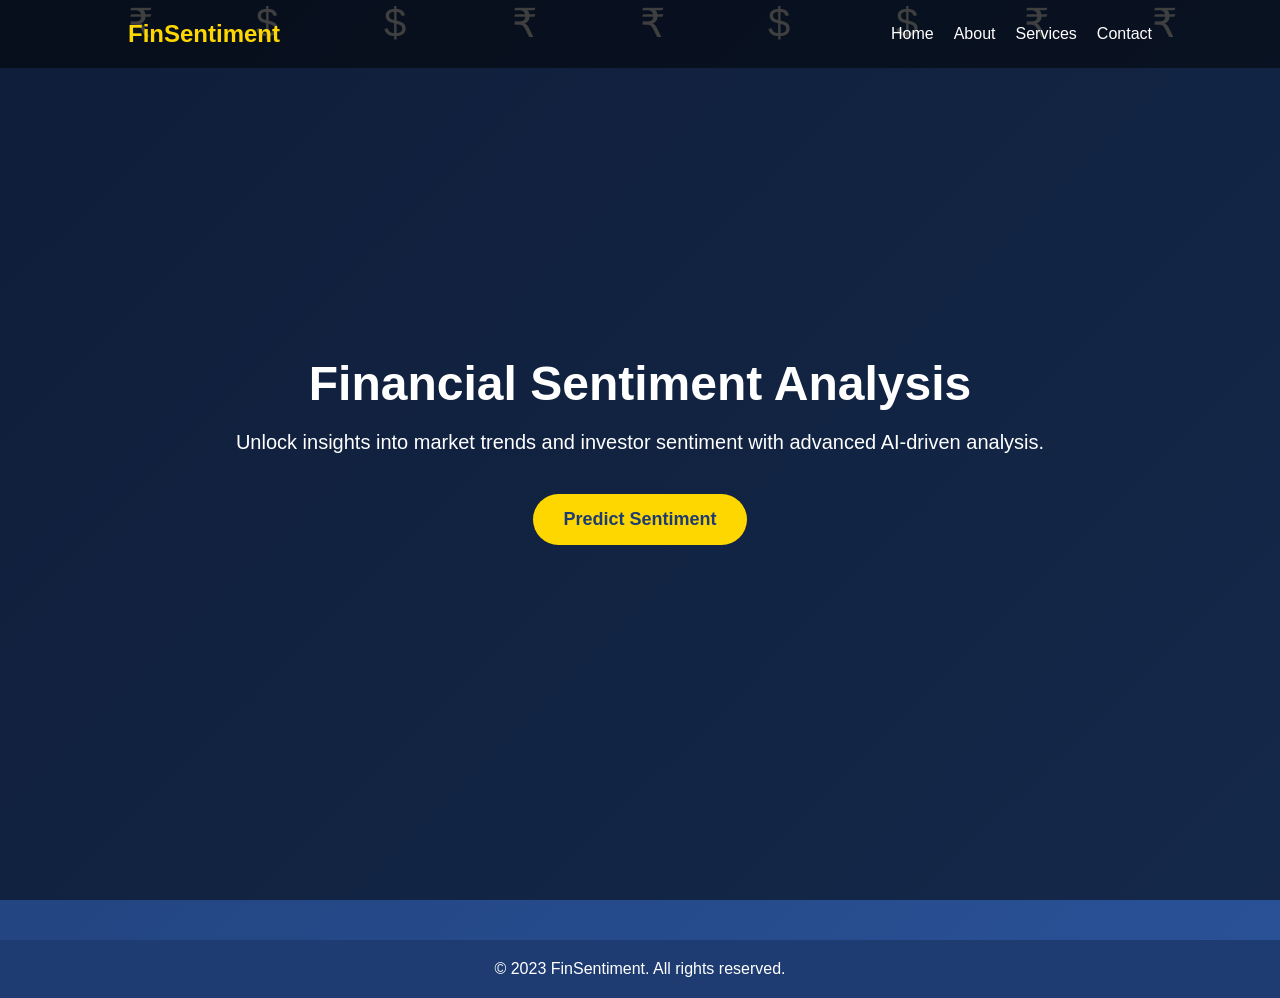
==== templates/index.html @ 737ca0ff "app" ====
<!DOCTYPE html>
<html lang="en">
<head>
  <meta charset="UTF-8">
  <meta name="viewport" content="width=device-width, initial-scale=1.0">
  <title>Financial Sentiment Analysis</title>
  <style>
    /* General Reset */
    * {
      margin: 0;
      padding: 0;
      box-sizing: border-box;
    }

    body {
      font-family: 'Arial', sans-serif;
      background: linear-gradient(135deg, #1e3c72, #2a5298);
      color: #fff;
      overflow-x: hidden;
      position: relative;
    }

    /* Money Floating Animation */
    @keyframes floatMoney {
      0% { transform: translateY(100vh) rotate(0deg); opacity: 1; }
      100% { transform: translateY(-10vh) rotate(360deg); opacity: 0; }
    }

    .money {
      position: absolute;
      font-size: 40px;
      animation: floatMoney 5s linear infinite;
    }

    .money:nth-child(1) { left: 10%; animation-duration: 6s; }
    .money:nth-child(2) { left: 30%; animation-duration: 4s; }
    .money:nth-child(3) { left: 50%; animation-duration: 5.5s; }
    .money:nth-child(4) { left: 70%; animation-duration: 3.8s; }
    .money:nth-child(5) { left: 90%; animation-duration: 5.2s; }
    .money:nth-child(6) { left: 20%; animation-duration: 4.5s; }
    .money:nth-child(7) { left: 40%; animation-duration: 5s; }
    .money:nth-child(8) { left: 60%; animation-duration: 4.2s; }
    .money:nth-child(9) { left: 80%; animation-duration: 5.8s; }

    /* Header */
    header {
      display: flex;
      justify-content: space-between;
      align-items: center;
      padding: 20px 10%;
      background: rgba(0, 0, 0, 0.5);
      position: fixed;
      width: 100%;
      top: 0;
      z-index: 1000;
    }

    .logo {
      font-size: 24px;
      font-weight: bold;
      color: #ffd700;
    }

    .nav-links {
      list-style: none;
      display: flex;
    }

    .nav-links li {
      margin-left: 20px;
    }

    .nav-links a {
      color: #fff;
      text-decoration: none;
      font-weight: 500;
      transition: color 0.3s;
    }

    .nav-links a:hover {
      color: #ffd700;
    }

    /* Hero Section */
    .hero {
      height: 100vh;
      display: flex;
      justify-content: center;
      align-items: center;
      text-align: center;
      background: url('https://via.placeholder.com/1920x1080') no-repeat center center/cover;
      position: relative;
      overflow: hidden;
    }

    .hero::before {
      content: '';
      position: absolute;
      top: 0;
      left: 0;
      width: 100%;
      height: 100%;
      background: rgba(0, 0, 0, 0.5);
    }

    .hero-content {
      position: relative;
      z-index: 1;
    }

    .hero h1 {
      font-size: 48px;
      margin-bottom: 20px;
      animation: fadeIn 2s ease-in-out;
    }

    .hero p {
      font-size: 20px;
      margin-bottom: 40px;
      animation: fadeIn 3s ease-in-out;
    }

    .predict-button {
      padding: 15px 30px;
      font-size: 18px;
      font-weight: bold;
      color: #1e3c72;
      background: #ffd700;
      border: none;
      border-radius: 50px;
      cursor: pointer;
      transition: transform 0.3s, background 0.3s;
      animation: bounce 2s infinite;
    }

    .predict-button:hover {
      transform: scale(1.1);
      background: #ffc107;
    }

    /* Footer */
    footer {
      background: #1e3c72;
      color: #fff;
      text-align: center;
      padding: 20px;
      margin-top: 40px;
    }

    /* Keyframes for Animations */
    @keyframes fadeIn {
      from { opacity: 0; }
      to { opacity: 1; }
    }

    @keyframes bounce {
      0%, 100% { transform: translateY(0); }
      50% { transform: translateY(-10px); }
    }
  </style>
</head>
<body>
  <!-- Floating Money Elements -->
  <div class="money">₹</div>
  <div class="money">$</div>
  <div class="money">₹</div>
  <div class="money">$</div>
  <div class="money">₹</div>
  <div class="money">$</div>
  <div class="money">₹</div>
  <div class="money">$</div>
  <div class="money">₹</div>

  <!-- Header -->
  <header>
    <div class="logo">FinSentiment</div>
    <ul class="nav-links">
      <li><a href="#">Home</a></li>
      <li><a href="#">About</a></li>
      <li><a href="#">Services</a></li>
      <li><a href="#">Contact</a></li>
    </ul>
  </header>

  <!-- Hero Section -->
  <section class="hero">
    <div class="hero-content">
      <h1>Financial Sentiment Analysis</h1>
      <p>Unlock insights into market trends and investor sentiment with advanced AI-driven analysis.</p>
      <button class="predict-button">Predict Sentiment</button>
    </div>
  </section>

  <!-- Footer -->
  <footer>
    <p>&copy; 2023 FinSentiment. All rights reserved.</p>
  </footer>

  <!-- JavaScript for Button Interaction -->
  <script>
    const predictButton = document.querySelector('.predict-button');
    predictButton.addEventListener('click', () => {
      window.location.href = '/predict'; // Redirect to /predict
    });
  </script>
</body>
</html>
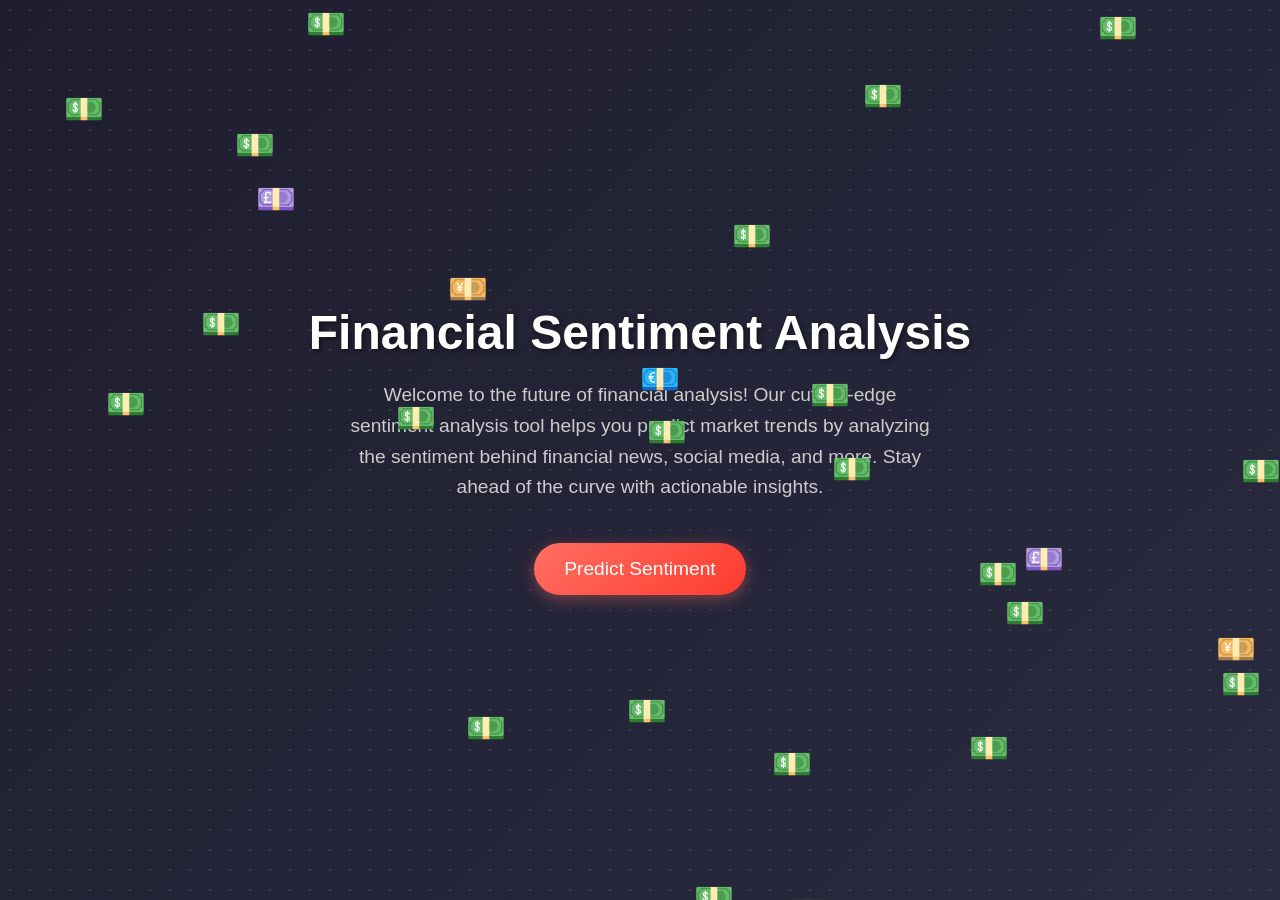
==== commit e12d5785: "updated homepage" ====
--- a/templates/index.html
+++ b/templates/index.html
@@ -5,7 +5,7 @@
   <meta name="viewport" content="width=device-width, initial-scale=1.0">
   <title>Financial Sentiment Analysis</title>
   <style>
-    /* General Reset */
+    /* Global Styles */
     * {
       margin: 0;
       padding: 0;
@@ -14,194 +14,126 @@
 
     body {
       font-family: 'Arial', sans-serif;
-      background: linear-gradient(135deg, #1e3c72, #2a5298);
+      background: linear-gradient(135deg, #1e1e2f, #2a2a40);
       color: #fff;
-      overflow-x: hidden;
-      position: relative;
+      overflow: hidden;
     }
 
-    /* Money Floating Animation */
-    @keyframes floatMoney {
-      0% { transform: translateY(100vh) rotate(0deg); opacity: 1; }
-      100% { transform: translateY(-10vh) rotate(360deg); opacity: 0; }
+    /* Container for the content */
+    .container {
+      display: flex;
+      flex-direction: column;
+      justify-content: center;
+      align-items: center;
+      height: 100vh;
+      position: relative;
+      overflow: hidden;
+    }
+
+    /* Heading */
+    h1 {
+      font-size: 3rem;
+      margin-bottom: 20px;
+      text-shadow: 2px 2px 5px rgba(0, 0, 0, 0.5);
+    }
+
+    /* Paragraph */
+    p {
+      font-size: 1.2rem;
+      max-width: 600px;
+      text-align: center;
+      margin-bottom: 40px;
+      line-height: 1.6;
+      color: #ccc;
+    }
+
+    /* Predict Sentiment Button */
+    .predict-btn {
+      padding: 15px 30px;
+      font-size: 1.2rem;
+      color: #fff;
+      background: linear-gradient(135deg, #ff6f61, #ff3b2f);
+      border: none;
+      border-radius: 50px;
+      cursor: pointer;
+      box-shadow: 0 4px 15px rgba(255, 111, 97, 0.4);
+      transition: transform 0.3s ease, box-shadow 0.3s ease;
+    }
+
+    .predict-btn:hover {
+      transform: scale(1.1);
+      box-shadow: 0 6px 20px rgba(255, 111, 97, 0.6);
+    }
+
+    /* Flying Paper Money Animation */
+    @keyframes fly {
+      0% {
+        transform: translateY(0) rotate(0deg);
+        opacity: 1;
+      }
+      100% {
+        transform: translateY(-1000px) rotate(720deg);
+        opacity: 0;
+      }
     }
 
     .money {
       position: absolute;
-      font-size: 40px;
-      animation: floatMoney 5s linear infinite;
+      font-size: 2rem;
+      color: #ffd700;
+      animation: fly 5s linear infinite;
+      user-select: none;
     }
 
-    .money:nth-child(1) { left: 10%; animation-duration: 6s; }
-    .money:nth-child(2) { left: 30%; animation-duration: 4s; }
-    .money:nth-child(3) { left: 50%; animation-duration: 5.5s; }
-    .money:nth-child(4) { left: 70%; animation-duration: 3.8s; }
-    .money:nth-child(5) { left: 90%; animation-duration: 5.2s; }
-    .money:nth-child(6) { left: 20%; animation-duration: 4.5s; }
-    .money:nth-child(7) { left: 40%; animation-duration: 5s; }
-    .money:nth-child(8) { left: 60%; animation-duration: 4.2s; }
-    .money:nth-child(9) { left: 80%; animation-duration: 5.8s; }
-
-    /* Header */
-    header {
-      display: flex;
-      justify-content: space-between;
-      align-items: center;
-      padding: 20px 10%;
-      background: rgba(0, 0, 0, 0.5);
-      position: fixed;
-      width: 100%;
-      top: 0;
-      z-index: 1000;
-    }
-
-    .logo {
-      font-size: 24px;
-      font-weight: bold;
-      color: #ffd700;
-    }
-
-    .nav-links {
-      list-style: none;
-      display: flex;
-    }
-
-    .nav-links li {
-      margin-left: 20px;
-    }
-
-    .nav-links a {
-      color: #fff;
-      text-decoration: none;
-      font-weight: 500;
-      transition: color 0.3s;
-    }
-
-    .nav-links a:hover {
-      color: #ffd700;
-    }
-
-    /* Hero Section */
-    .hero {
-      height: 100vh;
-      display: flex;
-      justify-content: center;
-      align-items: center;
-      text-align: center;
-      background: url('https://via.placeholder.com/1920x1080') no-repeat center center/cover;
-      position: relative;
-      overflow: hidden;
-    }
-
-    .hero::before {
+    /* Dark Theme Adjustments */
+    .container::before {
       content: '';
       position: absolute;
       top: 0;
       left: 0;
       width: 100%;
       height: 100%;
-      background: rgba(0, 0, 0, 0.5);
-    }
-
-    .hero-content {
-      position: relative;
-      z-index: 1;
-    }
-
-    .hero h1 {
-      font-size: 48px;
-      margin-bottom: 20px;
-      animation: fadeIn 2s ease-in-out;
-    }
-
-    .hero p {
-      font-size: 20px;
-      margin-bottom: 40px;
-      animation: fadeIn 3s ease-in-out;
-    }
-
-    .predict-button {
-      padding: 15px 30px;
-      font-size: 18px;
-      font-weight: bold;
-      color: #1e3c72;
-      background: #ffd700;
-      border: none;
-      border-radius: 50px;
-      cursor: pointer;
-      transition: transform 0.3s, background 0.3s;
-      animation: bounce 2s infinite;
-    }
-
-    .predict-button:hover {
-      transform: scale(1.1);
-      background: #ffc107;
-    }
-
-    /* Footer */
-    footer {
-      background: #1e3c72;
-      color: #fff;
-      text-align: center;
-      padding: 20px;
-      margin-top: 40px;
-    }
-
-    /* Keyframes for Animations */
-    @keyframes fadeIn {
-      from { opacity: 0; }
-      to { opacity: 1; }
-    }
-
-    @keyframes bounce {
-      0%, 100% { transform: translateY(0); }
-      50% { transform: translateY(-10px); }
+      background: radial-gradient(circle, rgba(255, 255, 255, 0.1) 10%, transparent 10.01%);
+      background-size: 20px 20px;
+      z-index: -1;
     }
   </style>
 </head>
 <body>
-  <!-- Floating Money Elements -->
-  <div class="money">₹</div>
-  <div class="money">$</div>
-  <div class="money">₹</div>
-  <div class="money">$</div>
-  <div class="money">₹</div>
-  <div class="money">$</div>
-  <div class="money">₹</div>
-  <div class="money">$</div>
-  <div class="money">₹</div>
+  <div class="container">
+    <h1>Financial Sentiment Analysis</h1>
+    <p>
+      Welcome to the future of financial analysis! Our cutting-edge sentiment analysis tool helps you predict market trends by analyzing the sentiment behind financial news, social media, and more. Stay ahead of the curve with actionable insights.
+    </p>
+    <button class="predict-btn" onclick="redirectToPredict()">Predict Sentiment</button>
 
-  <!-- Header -->
-  <header>
-    <div class="logo">FinSentiment</div>
-    <ul class="nav-links">
-      <li><a href="#">Home</a></li>
-      <li><a href="#">About</a></li>
-      <li><a href="#">Services</a></li>
-      <li><a href="#">Contact</a></li>
-    </ul>
-  </header>
+    <!-- Flying Paper Money -->
+    <div class="money" style="top: 10%; left: 5%;">💵</div>
+    <div class="money" style="top: 20%; left: 20%;">💷</div>
+    <div class="money" style="top: 30%; left: 35%;">💴</div>
+    <div class="money" style="top: 40%; left: 50%;">💶</div>
+    <div class="money" style="top: 50%; left: 65%;">💵</div>
+    <div class="money" style="top: 60%; left: 80%;">💷</div>
+    <div class="money" style="top: 70%; left: 95%;">💴</div>
+  </div>
 
-  <!-- Hero Section -->
-  <section class="hero">
-    <div class="hero-content">
-      <h1>Financial Sentiment Analysis</h1>
-      <p>Unlock insights into market trends and investor sentiment with advanced AI-driven analysis.</p>
-      <button class="predict-button">Predict Sentiment</button>
-    </div>
-  </section>
+  <script>
+    // Function to redirect to /predict
+    function redirectToPredict() {
+      window.location.href = "/predict";
+    }
 
-  <!-- Footer -->
-  <footer>
-    <p>&copy; 2023 FinSentiment. All rights reserved.</p>
-  </footer>
-
-  <!-- JavaScript for Button Interaction -->
-  <script>
-    const predictButton = document.querySelector('.predict-button');
-    predictButton.addEventListener('click', () => {
-      window.location.href = '/predict'; // Redirect to /predict
-    });
+    // Generate more flying money dynamically
+    const container = document.querySelector('.container');
+    for (let i = 0; i < 20; i++) {
+      const money = document.createElement('div');
+      money.classList.add('money');
+      money.innerHTML = '💵';
+      money.style.top = `${Math.random() * 100}%`;
+      money.style.left = `${Math.random() * 100}%`;
+      money.style.animationDuration = `${Math.random() * 3 + 2}s`;
+      container.appendChild(money);
+    }
   </script>
 </body>
 </html>
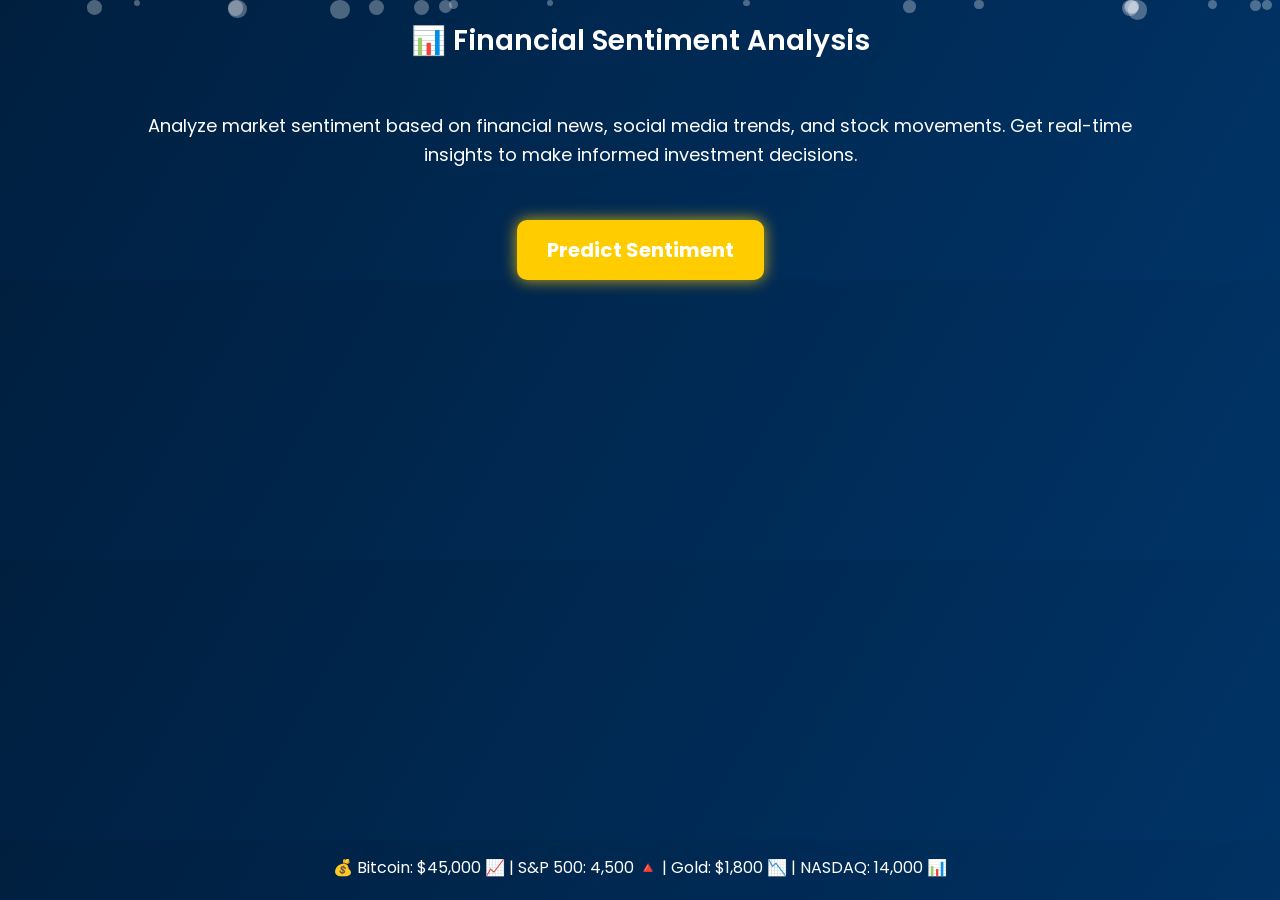
==== commit 5b66af81: "project done" ====
--- a/templates/index.html
+++ b/templates/index.html
@@ -1,139 +1,147 @@
 <!DOCTYPE html>
 <html lang="en">
 <head>
-  <meta charset="UTF-8">
-  <meta name="viewport" content="width=device-width, initial-scale=1.0">
-  <title>Financial Sentiment Analysis</title>
-  <style>
-    /* Global Styles */
-    * {
-      margin: 0;
-      padding: 0;
-      box-sizing: border-box;
-    }
+    <meta charset="UTF-8">
+    <meta name="viewport" content="width=device-width, initial-scale=1.0">
+    <title>Financial Sentiment Analysis</title>
+    <style>
+        /* Google Font */
+        @import url('https://fonts.googleapis.com/css2?family=Poppins:wght@300;400;600&display=swap');
 
-    body {
-      font-family: 'Arial', sans-serif;
-      background: linear-gradient(135deg, #1e1e2f, #2a2a40);
-      color: #fff;
-      overflow: hidden;
-    }
+        /* Reset & Basic Styles */
+        * {
+            margin: 0;
+            padding: 0;
+            box-sizing: border-box;
+            font-family: 'Poppins', sans-serif;
+        }
 
-    /* Container for the content */
-    .container {
-      display: flex;
-      flex-direction: column;
-      justify-content: center;
-      align-items: center;
-      height: 100vh;
-      position: relative;
-      overflow: hidden;
-    }
+        body {
+            background: linear-gradient(120deg, #001f3f, #003366);
+            color: white;
+            text-align: center;
+            overflow: hidden;
+            position: relative;
+        }
 
-    /* Heading */
-    h1 {
-      font-size: 3rem;
-      margin-bottom: 20px;
-      text-shadow: 2px 2px 5px rgba(0, 0, 0, 0.5);
-    }
+        /* Animated Background */
+        .background-animation {
+            position: fixed;
+            width: 100%;
+            height: 100%;
+            top: 0;
+            left: 0;
+            z-index: -1;
+        }
 
-    /* Paragraph */
-    p {
-      font-size: 1.2rem;
-      max-width: 600px;
-      text-align: center;
-      margin-bottom: 40px;
-      line-height: 1.6;
-      color: #ccc;
-    }
+        .background-animation span {
+            position: absolute;
+            width: 20px;
+            height: 20px;
+            background: rgba(255, 255, 255, 0.3);
+            border-radius: 50%;
+            animation: move 10s infinite linear;
+        }
 
-    /* Predict Sentiment Button */
-    .predict-btn {
-      padding: 15px 30px;
-      font-size: 1.2rem;
-      color: #fff;
-      background: linear-gradient(135deg, #ff6f61, #ff3b2f);
-      border: none;
-      border-radius: 50px;
-      cursor: pointer;
-      box-shadow: 0 4px 15px rgba(255, 111, 97, 0.4);
-      transition: transform 0.3s ease, box-shadow 0.3s ease;
-    }
+        @keyframes move {
+            0% { transform: translateY(0); opacity: 1; }
+            100% { transform: translateY(-100vh); opacity: 0; }
+        }
 
-    .predict-btn:hover {
-      transform: scale(1.1);
-      box-shadow: 0 6px 20px rgba(255, 111, 97, 0.6);
-    }
+        /* Header */
+        header {
+            padding: 20px;
+            font-size: 28px;
+            font-weight: 600;
+        }
 
-    /* Flying Paper Money Animation */
-    @keyframes fly {
-      0% {
-        transform: translateY(0) rotate(0deg);
-        opacity: 1;
-      }
-      100% {
-        transform: translateY(-1000px) rotate(720deg);
-        opacity: 0;
-      }
-    }
+        /* Info Section */
+        .info {
+            margin: 30px auto;
+            width: 80%;
+            font-size: 18px;
+            line-height: 1.6;
+        }
 
-    .money {
-      position: absolute;
-      font-size: 2rem;
-      color: #ffd700;
-      animation: fly 5s linear infinite;
-      user-select: none;
-    }
+        /* Predict Sentiment Button */
+        .predict-btn {
+            display: inline-block;
+            margin-top: 20px;
+            padding: 15px 30px;
+            font-size: 20px;
+            font-weight: bold;
+            color: white;
+            background: #ffcc00;
+            border: none;
+            border-radius: 10px;
+            cursor: pointer;
+            transition: transform 0.3s ease-in-out;
+            box-shadow: 0 0 15px rgba(255, 204, 0, 0.8);
+        }
 
-    /* Dark Theme Adjustments */
-    .container::before {
-      content: '';
-      position: absolute;
-      top: 0;
-      left: 0;
-      width: 100%;
-      height: 100%;
-      background: radial-gradient(circle, rgba(255, 255, 255, 0.1) 10%, transparent 10.01%);
-      background-size: 20px 20px;
-      z-index: -1;
-    }
-  </style>
+        .predict-btn:hover {
+            transform: scale(1.1);
+            background: #ff9900;
+        }
+
+        /* Stock Market Ticker */
+        .ticker-container {
+            position: fixed;
+            bottom: 20px;
+            width: 100%;
+            overflow: hidden;
+            white-space: nowrap;
+        }
+
+        .ticker {
+            display: inline-block;
+            font-size: 16px;
+            animation: tickerScroll 10s linear infinite;
+        }
+
+        @keyframes tickerScroll {
+            from { transform: translateX(100%); }
+            to { transform: translateX(-100%); }
+        }
+    </style>
 </head>
 <body>
-  <div class="container">
-    <h1>Financial Sentiment Analysis</h1>
-    <p>
-      Welcome to the future of financial analysis! Our cutting-edge sentiment analysis tool helps you predict market trends by analyzing the sentiment behind financial news, social media, and more. Stay ahead of the curve with actionable insights.
-    </p>
-    <button class="predict-btn" onclick="redirectToPredict()">Predict Sentiment</button>
 
-    <!-- Flying Paper Money -->
-    <div class="money" style="top: 10%; left: 5%;">💵</div>
-    <div class="money" style="top: 20%; left: 20%;">💷</div>
-    <div class="money" style="top: 30%; left: 35%;">💴</div>
-    <div class="money" style="top: 40%; left: 50%;">💶</div>
-    <div class="money" style="top: 50%; left: 65%;">💵</div>
-    <div class="money" style="top: 60%; left: 80%;">💷</div>
-    <div class="money" style="top: 70%; left: 95%;">💴</div>
-  </div>
+    <div class="background-animation"></div>
 
-  <script>
-    // Function to redirect to /predict
-    function redirectToPredict() {
-      window.location.href = "/predict";
-    }
+    <header>📊 Financial Sentiment Analysis</header>
 
-    // Generate more flying money dynamically
-    const container = document.querySelector('.container');
-    for (let i = 0; i < 20; i++) {
-      const money = document.createElement('div');
-      money.classList.add('money');
-      money.innerHTML = '💵';
-      money.style.top = `${Math.random() * 100}%`;
-      money.style.left = `${Math.random() * 100}%`;
-      money.style.animationDuration = `${Math.random() * 3 + 2}s`;
-      container.appendChild(money);
-    }
-  </script>
+    <div class="info">
+        <p>Analyze market sentiment based on financial news, social media trends, and stock movements. Get real-time insights to make informed investment decisions.</p>
+    </div>
+
+    <button class="predict-btn" onclick="predictSentiment()">Predict Sentiment</button>
+
+    <div class="ticker-container">
+        <div class="ticker">💰 Bitcoin: $45,000 📈 | S&P 500: 4,500 🔺 | Gold: $1,800 📉 | NASDAQ: 14,000 📊</div>
+    </div>
+
+    <script>
+        // Background Animation with Floating Elements
+        function createFloatingElements() {
+            const container = document.querySelector('.background-animation');
+            for (let i = 0; i < 20; i++) {
+                let span = document.createElement('span');
+                let size = Math.random() * 15 + 5;
+                span.style.width = size + 'px';
+                span.style.height = size + 'px';
+                span.style.left = Math.random() * 100 + 'vw';
+                span.style.animationDuration = Math.random() * 5 + 5 + 's';
+                container.appendChild(span);
+            }
+        }
+        createFloatingElements();
+
+        // Redirect to /predict when button is clicked
+        function predictSentiment() {
+            window.location.href = "/predict";
+        }
+    </script>
+
 </body>
-</html>+</html>
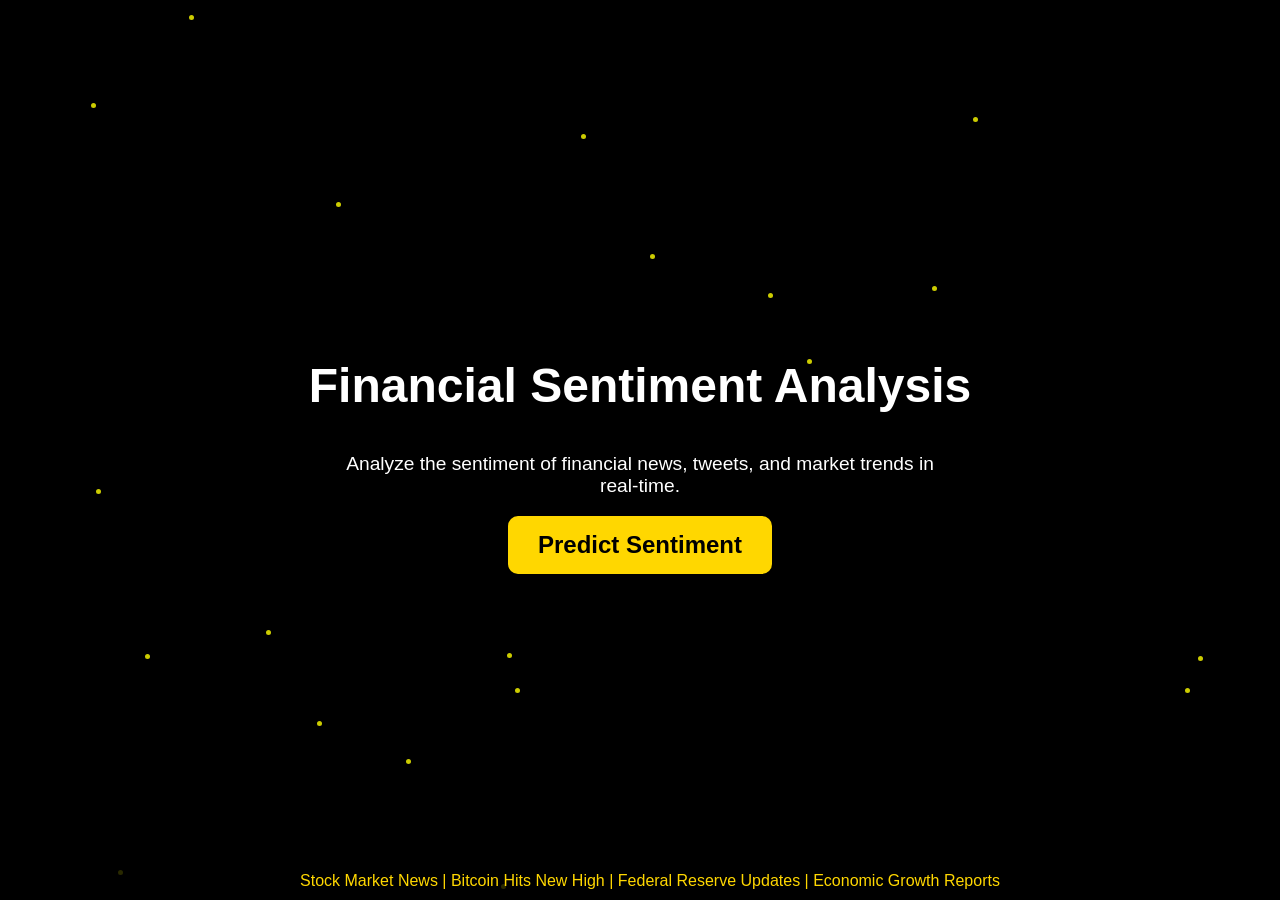
==== commit 15a7e812: "project completed" ====
--- a/templates/index.html
+++ b/templates/index.html
@@ -5,143 +5,163 @@
     <meta name="viewport" content="width=device-width, initial-scale=1.0">
     <title>Financial Sentiment Analysis</title>
     <style>
-        /* Google Font */
-        @import url('https://fonts.googleapis.com/css2?family=Poppins:wght@300;400;600&display=swap');
-
-        /* Reset & Basic Styles */
-        * {
+        body {
+            font-family: Arial, sans-serif;
+            background: black;
+            color: white;
+            text-align: center;
             margin: 0;
             padding: 0;
-            box-sizing: border-box;
-            font-family: 'Poppins', sans-serif;
-        }
-
-        body {
-            background: linear-gradient(120deg, #001f3f, #003366);
-            color: white;
-            text-align: center;
             overflow: hidden;
             position: relative;
         }
-
-        /* Animated Background */
         .background-animation {
-            position: fixed;
+            position: absolute;
+            top: 0;
+            left: 0;
             width: 100%;
             height: 100%;
-            top: 0;
-            left: 0;
+            overflow: hidden;
             z-index: -1;
         }
-
-        .background-animation span {
+        .bubble {
             position: absolute;
+            bottom: -50px;
             width: 20px;
             height: 20px;
-            background: rgba(255, 255, 255, 0.3);
+            background: gold;
             border-radius: 50%;
-            animation: move 10s infinite linear;
+            opacity: 0.6;
+            animation: rise 10s infinite ease-in-out;
         }
-
-        @keyframes move {
-            0% { transform: translateY(0); opacity: 1; }
-            100% { transform: translateY(-100vh); opacity: 0; }
+        @keyframes rise {
+            0% {
+                transform: translateY(0);
+                opacity: 0.6;
+            }
+            50% {
+                opacity: 1;
+            }
+            100% {
+                transform: translateY(-100vh);
+                opacity: 0;
+            }
         }
-
-        /* Header */
-        header {
-            padding: 20px;
-            font-size: 28px;
-            font-weight: 600;
+        .spark {
+            position: absolute;
+            width: 5px;
+            height: 5px;
+            background: yellow;
+            border-radius: 50%;
+            opacity: 0.8;
+            animation: sparkle 2s infinite;
         }
-
-        /* Info Section */
-        .info {
-            margin: 30px auto;
-            width: 80%;
-            font-size: 18px;
-            line-height: 1.6;
+        @keyframes sparkle {
+            0% { transform: scale(1); opacity: 0.8; }
+            50% { transform: scale(1.5); opacity: 1; }
+            100% { transform: scale(1); opacity: 0.8; }
         }
-
-        /* Predict Sentiment Button */
-        .predict-btn {
+        .container {
+            display: flex;
+            flex-direction: column;
+            align-items: center;
+            justify-content: center;
+            height: 100vh;
+            position: relative;
+            animation: zoomIn 1.5s ease-in-out;
+        }
+        h1 {
+            font-size: 3rem;
+            margin-bottom: 20px;
+            animation: fadeIn 2s ease-in-out;
+        }
+        p {
+            font-size: 1.2rem;
+            max-width: 600px;
+            animation: fadeIn 3s ease-in-out;
+        }
+        .btn {
+            background: gold;
+            border: none;
+            padding: 15px 30px;
+            font-size: 1.5rem;
+            font-weight: bold;
+            cursor: pointer;
+            border-radius: 10px;
+            transition: transform 0.3s, box-shadow 0.3s;
+            animation: bounce 2s infinite;
+        }
+        .btn:hover {
+            transform: scale(1.1);
+            box-shadow: 0 0 20px rgba(255, 215, 0, 0.7);
+        }
+        @keyframes fadeIn {
+            from { opacity: 0; }
+            to { opacity: 1; }
+        }
+        @keyframes zoomIn {
+            from { transform: scale(0.5); opacity: 0; }
+            to { transform: scale(1); opacity: 1; }
+        }
+        @keyframes bounce {
+            0%, 100% { transform: translateY(0); }
+            50% { transform: translateY(-10px); }
+        }
+        .ticker {
+            position: absolute;
+            width: 100%;
+            bottom: 0;
+            background: rgba(0, 0, 0, 0.8);
+            color: gold;
+            padding: 10px;
+            white-space: nowrap;
+            overflow: hidden;
+        }
+        .ticker div {
             display: inline-block;
-            margin-top: 20px;
-            padding: 15px 30px;
-            font-size: 20px;
-            font-weight: bold;
-            color: white;
-            background: #ffcc00;
-            border: none;
-            border-radius: 10px;
-            cursor: pointer;
-            transition: transform 0.3s ease-in-out;
-            box-shadow: 0 0 15px rgba(255, 204, 0, 0.8);
+            animation: tickerMove 10s linear infinite;
         }
-
-        .predict-btn:hover {
-            transform: scale(1.1);
-            background: #ff9900;
-        }
-
-        /* Stock Market Ticker */
-        .ticker-container {
-            position: fixed;
-            bottom: 20px;
-            width: 100%;
-            overflow: hidden;
-            white-space: nowrap;
-        }
-
-        .ticker {
-            display: inline-block;
-            font-size: 16px;
-            animation: tickerScroll 10s linear infinite;
-        }
-
-        @keyframes tickerScroll {
+        @keyframes tickerMove {
             from { transform: translateX(100%); }
             to { transform: translateX(-100%); }
         }
     </style>
 </head>
 <body>
-
     <div class="background-animation"></div>
-
-    <header>📊 Financial Sentiment Analysis</header>
-
-    <div class="info">
-        <p>Analyze market sentiment based on financial news, social media trends, and stock movements. Get real-time insights to make informed investment decisions.</p>
+    <div class="container">
+        <h1>Financial Sentiment Analysis</h1>
+        <p>Analyze the sentiment of financial news, tweets, and market trends in real-time.</p>
+        <button class="btn" onclick="predictSentiment()">Predict Sentiment</button>
     </div>
-
-    <button class="predict-btn" onclick="predictSentiment()">Predict Sentiment</button>
-
-    <div class="ticker-container">
-        <div class="ticker">💰 Bitcoin: $45,000 📈 | S&P 500: 4,500 🔺 | Gold: $1,800 📉 | NASDAQ: 14,000 📊</div>
+    <div class="ticker">
+        <div>Stock Market News | Bitcoin Hits New High | Federal Reserve Updates | Economic Growth Reports</div>
     </div>
-
     <script>
-        // Background Animation with Floating Elements
-        function createFloatingElements() {
-            const container = document.querySelector('.background-animation');
-            for (let i = 0; i < 20; i++) {
-                let span = document.createElement('span');
-                let size = Math.random() * 15 + 5;
-                span.style.width = size + 'px';
-                span.style.height = size + 'px';
-                span.style.left = Math.random() * 100 + 'vw';
-                span.style.animationDuration = Math.random() * 5 + 5 + 's';
-                container.appendChild(span);
-            }
-        }
-        createFloatingElements();
-
-        // Redirect to /predict when button is clicked
         function predictSentiment() {
             window.location.href = "/predict";
         }
+        function createBubbles() {
+            const bg = document.querySelector('.background-animation');
+            for (let i = 0; i < 30; i++) {
+                let bubble = document.createElement('div');
+                bubble.classList.add('bubble');
+                bubble.style.left = `${Math.random() * 100}vw`;
+                bubble.style.width = `${Math.random() * 30 + 10}px`;
+                bubble.style.height = bubble.style.width;
+                bubble.style.animationDuration = `${Math.random() * 5 + 5}s`;
+                bg.appendChild(bubble);
+            }
+            for (let i = 0; i < 20; i++) {
+                let spark = document.createElement('div');
+                spark.classList.add('spark');
+                spark.style.left = `${Math.random() * 100}vw`;
+                spark.style.top = `${Math.random() * 100}vh`;
+                spark.style.animationDuration = `${Math.random() * 2 + 1}s`;
+                bg.appendChild(spark);
+            }
+        }
+        createBubbles();
     </script>
-
 </body>
 </html>
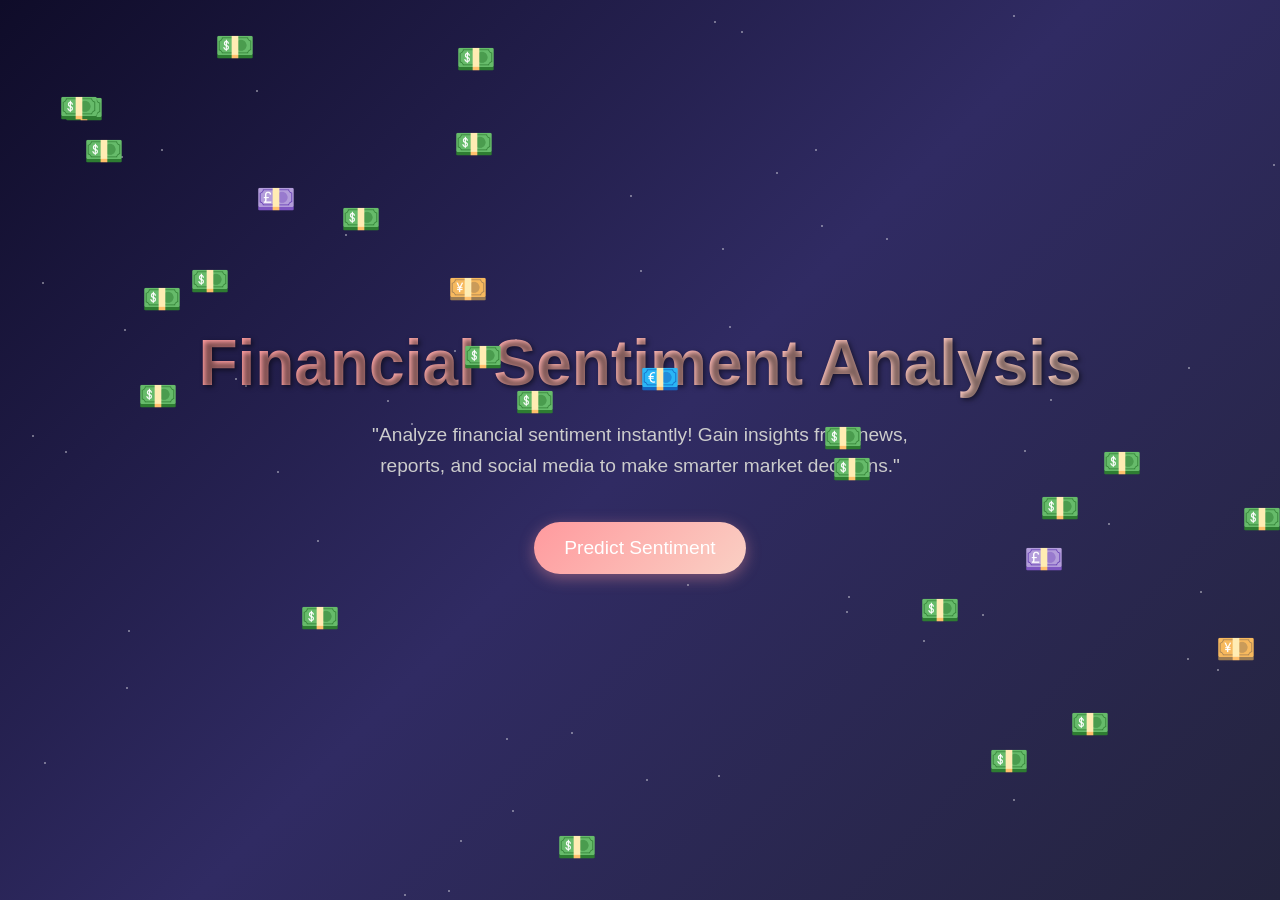
==== commit 104d0531: "final code" ====
--- a/templates/index.html
+++ b/templates/index.html
@@ -1,167 +1,191 @@
 <!DOCTYPE html>
 <html lang="en">
 <head>
-    <meta charset="UTF-8">
-    <meta name="viewport" content="width=device-width, initial-scale=1.0">
-    <title>Financial Sentiment Analysis</title>
-    <style>
-        body {
-            font-family: Arial, sans-serif;
-            background: black;
-            color: white;
-            text-align: center;
-            margin: 0;
-            padding: 0;
-            overflow: hidden;
-            position: relative;
-        }
-        .background-animation {
-            position: absolute;
-            top: 0;
-            left: 0;
-            width: 100%;
-            height: 100%;
-            overflow: hidden;
-            z-index: -1;
-        }
-        .bubble {
-            position: absolute;
-            bottom: -50px;
-            width: 20px;
-            height: 20px;
-            background: gold;
-            border-radius: 50%;
-            opacity: 0.6;
-            animation: rise 10s infinite ease-in-out;
-        }
-        @keyframes rise {
-            0% {
-                transform: translateY(0);
-                opacity: 0.6;
-            }
-            50% {
-                opacity: 1;
-            }
-            100% {
-                transform: translateY(-100vh);
-                opacity: 0;
-            }
-        }
-        .spark {
-            position: absolute;
-            width: 5px;
-            height: 5px;
-            background: yellow;
-            border-radius: 50%;
-            opacity: 0.8;
-            animation: sparkle 2s infinite;
-        }
-        @keyframes sparkle {
-            0% { transform: scale(1); opacity: 0.8; }
-            50% { transform: scale(1.5); opacity: 1; }
-            100% { transform: scale(1); opacity: 0.8; }
-        }
-        .container {
-            display: flex;
-            flex-direction: column;
-            align-items: center;
-            justify-content: center;
-            height: 100vh;
-            position: relative;
-            animation: zoomIn 1.5s ease-in-out;
-        }
-        h1 {
-            font-size: 3rem;
-            margin-bottom: 20px;
-            animation: fadeIn 2s ease-in-out;
-        }
-        p {
-            font-size: 1.2rem;
-            max-width: 600px;
-            animation: fadeIn 3s ease-in-out;
-        }
-        .btn {
-            background: gold;
-            border: none;
-            padding: 15px 30px;
-            font-size: 1.5rem;
-            font-weight: bold;
-            cursor: pointer;
-            border-radius: 10px;
-            transition: transform 0.3s, box-shadow 0.3s;
-            animation: bounce 2s infinite;
-        }
-        .btn:hover {
-            transform: scale(1.1);
-            box-shadow: 0 0 20px rgba(255, 215, 0, 0.7);
-        }
-        @keyframes fadeIn {
-            from { opacity: 0; }
-            to { opacity: 1; }
-        }
-        @keyframes zoomIn {
-            from { transform: scale(0.5); opacity: 0; }
-            to { transform: scale(1); opacity: 1; }
-        }
-        @keyframes bounce {
-            0%, 100% { transform: translateY(0); }
-            50% { transform: translateY(-10px); }
-        }
-        .ticker {
-            position: absolute;
-            width: 100%;
-            bottom: 0;
-            background: rgba(0, 0, 0, 0.8);
-            color: gold;
-            padding: 10px;
-            white-space: nowrap;
-            overflow: hidden;
-        }
-        .ticker div {
-            display: inline-block;
-            animation: tickerMove 10s linear infinite;
-        }
-        @keyframes tickerMove {
-            from { transform: translateX(100%); }
-            to { transform: translateX(-100%); }
-        }
-    </style>
+  <meta charset="UTF-8">
+  <meta name="viewport" content="width=device-width, initial-scale=1.0">
+  <title>Financial Sentiment Analysis</title>
+  <style>
+    /* Global Styles */
+    * {
+      margin: 0;
+      padding: 0;
+      box-sizing: border-box;
+    }
+
+    body {
+      font-family: 'Arial', sans-serif;
+      background: linear-gradient(135deg, #0f0c29, #302b63, #24243e);
+      color: #fff;
+      overflow: hidden;
+    }
+
+    /* Container for the content */
+    .container {
+      display: flex;
+      flex-direction: column;
+      justify-content: center;
+      align-items: center;
+      height: 100vh;
+      position: relative;
+      overflow: hidden;
+    }
+
+    /* Heading */
+    h1 {
+      font-size: 4rem;
+      margin-bottom: 20px;
+      text-shadow: 2px 2px 5px rgba(0, 0, 0, 0.5);
+      background: linear-gradient(135deg, #ff9a9e, #fad0c4);
+      -webkit-background-clip: text;
+      -webkit-text-fill-color: transparent;
+      animation: glow 2s infinite alternate;
+    }
+
+    @keyframes glow {
+      0% {
+        text-shadow: 0 0 5px rgba(255, 154, 158, 0.8);
+      }
+      100% {
+        text-shadow: 0 0 20px rgba(255, 154, 158, 1);
+      }
+    }
+
+    /* Paragraph */
+    p {
+      font-size: 1.2rem;
+      max-width: 600px;
+      text-align: center;
+      margin-bottom: 40px;
+      line-height: 1.6;
+      color: #ccc;
+    }
+
+    /* Predict Sentiment Button */
+    .predict-btn {
+      padding: 15px 30px;
+      font-size: 1.2rem;
+      color: #fff;
+      background: linear-gradient(135deg, #ff9a9e, #fad0c4);
+      border: none;
+      border-radius: 50px;
+      cursor: pointer;
+      box-shadow: 0 4px 15px rgba(255, 154, 158, 0.4);
+      transition: transform 0.3s ease, box-shadow 0.3s ease;
+      position: relative;
+      overflow: hidden;
+    }
+
+    .predict-btn:hover {
+      transform: scale(1.1);
+      box-shadow: 0 6px 20px rgba(255, 154, 158, 0.6);
+    }
+
+    /* Flying Money Animation */
+    @keyframes fly {
+      0% {
+        transform: translateY(0) rotate(0deg);
+        opacity: 1;
+      }
+      100% {
+        transform: translateY(-1000px) rotate(720deg);
+        opacity: 0;
+      }
+    }
+
+    .money {
+      position: absolute;
+      font-size: 2rem;
+      color: #ffd700;
+      animation: fly 5s linear infinite;
+      user-select: none;
+    }
+
+    /* Background Particles Animation */
+    .particles {
+      position: absolute;
+      top: 0;
+      left: 0;
+      width: 100%;
+      height: 100%;
+      z-index: -1;
+    }
+
+    .particle {
+      position: absolute;
+      width: 2px;
+      height: 2px;
+      background: rgba(255, 255, 255, 0.5);
+      border-radius: 50%;
+      animation: particles 5s linear infinite;
+    }
+
+    @keyframes particles {
+      0% {
+        transform: translateY(0) translateX(0);
+        opacity: 1;
+      }
+      100% {
+        transform: translateY(-100vh) translateX(100vw);
+        opacity: 0;
+      }
+    }
+  </style>
 </head>
 <body>
-    <div class="background-animation"></div>
-    <div class="container">
-        <h1>Financial Sentiment Analysis</h1>
-        <p>Analyze the sentiment of financial news, tweets, and market trends in real-time.</p>
-        <button class="btn" onclick="predictSentiment()">Predict Sentiment</button>
+  <div class="container">
+    <h1>Financial Sentiment Analysis</h1>
+    <p>
+      "Analyze financial sentiment instantly! Gain insights from news, reports, and social media to make smarter market decisions."
+    </p>
+    <button class="predict-btn" onclick="redirectToPredict()">Predict Sentiment</button>
+
+    <!-- Flying Money -->
+    <div class="money" style="top: 10%; left: 5%;">💵</div>
+    <div class="money" style="top: 20%; left: 20%;">💷</div>
+    <div class="money" style="top: 30%; left: 35%;">💴</div>
+    <div class="money" style="top: 40%; left: 50%;">💶</div>
+    <div class="money" style="top: 50%; left: 65%;">💵</div>
+    <div class="money" style="top: 60%; left: 80%;">💷</div>
+    <div class="money" style="top: 70%; left: 95%;">💴</div>
+
+    <!-- Background Particles -->
+    <div class="particles">
+      <div class="particle" style="top: 10%; left: 20%;"></div>
+      <div class="particle" style="top: 30%; left: 50%;"></div>
+      <div class="particle" style="top: 50%; left: 80%;"></div>
+      <div class="particle" style="top: 70%; left: 10%;"></div>
+      <div class="particle" style="top: 90%; left: 40%;"></div>
     </div>
-    <div class="ticker">
-        <div>Stock Market News | Bitcoin Hits New High | Federal Reserve Updates | Economic Growth Reports</div>
-    </div>
-    <script>
-        function predictSentiment() {
-            window.location.href = "/predict";
-        }
-        function createBubbles() {
-            const bg = document.querySelector('.background-animation');
-            for (let i = 0; i < 30; i++) {
-                let bubble = document.createElement('div');
-                bubble.classList.add('bubble');
-                bubble.style.left = `${Math.random() * 100}vw`;
-                bubble.style.width = `${Math.random() * 30 + 10}px`;
-                bubble.style.height = bubble.style.width;
-                bubble.style.animationDuration = `${Math.random() * 5 + 5}s`;
-                bg.appendChild(bubble);
-            }
-            for (let i = 0; i < 20; i++) {
-                let spark = document.createElement('div');
-                spark.classList.add('spark');
-                spark.style.left = `${Math.random() * 100}vw`;
-                spark.style.top = `${Math.random() * 100}vh`;
-                spark.style.animationDuration = `${Math.random() * 2 + 1}s`;
-                bg.appendChild(spark);
-            }
-        }
-        createBubbles();
-    </script>
+  </div>
+
+  <script>
+    // Function to redirect to /predict
+    function redirectToPredict() {
+      window.location.href = "/predict";
+    }
+
+    // Generate more flying money dynamically
+    const container = document.querySelector('.container');
+    for (let i = 0; i < 20; i++) {
+      const money = document.createElement('div');
+      money.classList.add('money');
+      money.innerHTML = '💵';
+      money.style.top = `${Math.random() * 100}%`;
+      money.style.left = `${Math.random() * 100}%`;
+      money.style.animationDuration = `${Math.random() * 3 + 2}s`;
+      container.appendChild(money);
+    }
+
+    // Generate more particles dynamically
+    const particlesContainer = document.querySelector('.particles');
+    for (let i = 0; i < 50; i++) {
+      const particle = document.createElement('div');
+      particle.classList.add('particle');
+      particle.style.top = `${Math.random() * 100}%`;
+      particle.style.left = `${Math.random() * 100}%`;
+      particle.style.animationDuration = `${Math.random() * 5 + 2}s`;
+      particlesContainer.appendChild(particle);
+    }
+  </script>
 </body>
-</html>
+</html>
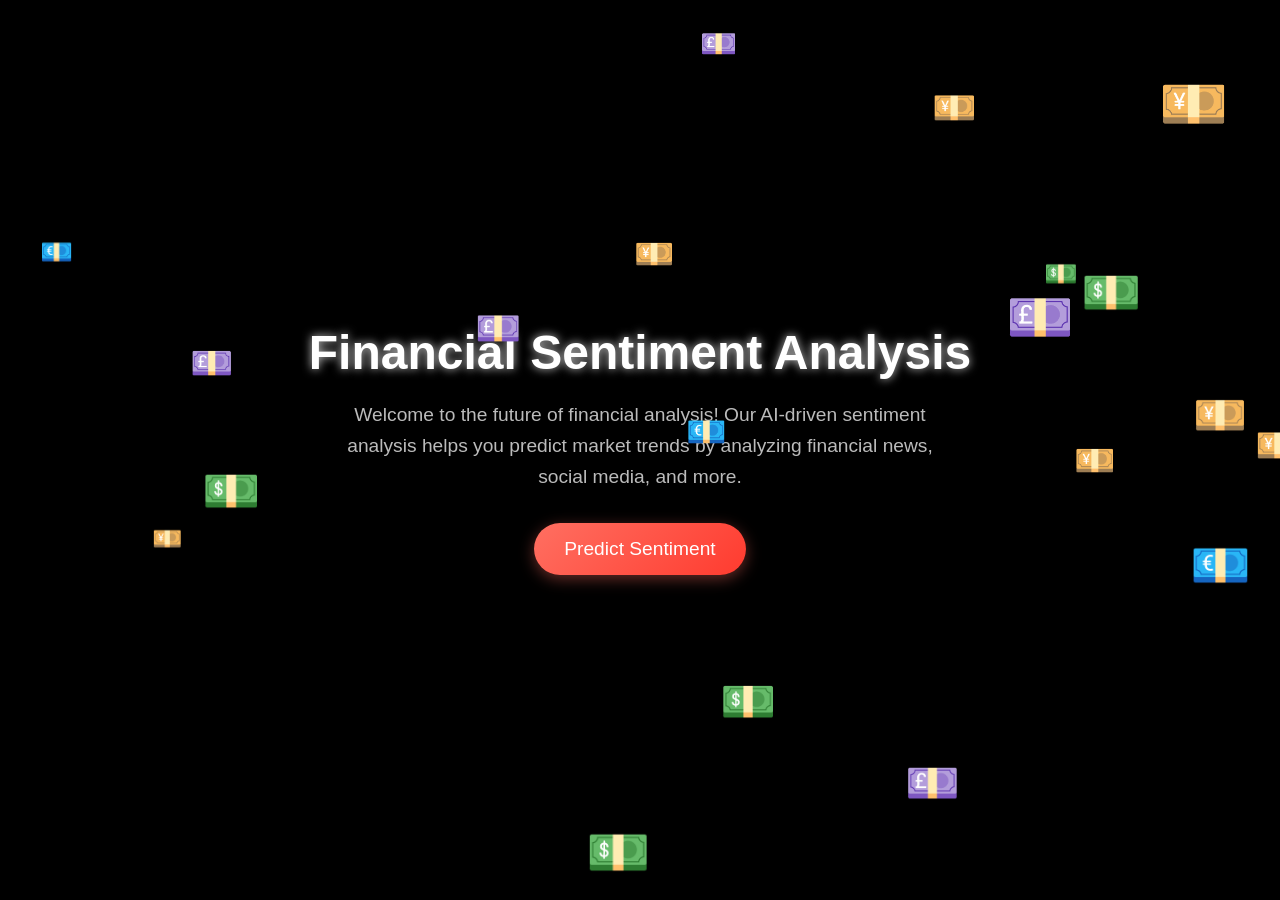
==== commit 00761a12: "updated index" ====
--- a/templates/index.html
+++ b/templates/index.html
@@ -14,12 +14,23 @@
 
     body {
       font-family: 'Arial', sans-serif;
-      background: linear-gradient(135deg, #0f0c29, #302b63, #24243e);
+      background: #000;
       color: #fff;
       overflow: hidden;
     }
 
-    /* Container for the content */
+    /* Animated Background */
+    @keyframes bgGlow {
+      0% { background-color: #000; }
+      50% { background-color: #111; }
+      100% { background-color: #000; }
+    }
+
+    body {
+      animation: bgGlow 5s infinite alternate;
+    }
+
+    /* Container */
     .container {
       display: flex;
       flex-direction: column;
@@ -28,36 +39,29 @@
       height: 100vh;
       position: relative;
       overflow: hidden;
+      text-align: center;
     }
 
-    /* Heading */
+    /* Animated Heading */
     h1 {
-      font-size: 4rem;
+      font-size: 3rem;
       margin-bottom: 20px;
-      text-shadow: 2px 2px 5px rgba(0, 0, 0, 0.5);
-      background: linear-gradient(135deg, #ff9a9e, #fad0c4);
-      -webkit-background-clip: text;
-      -webkit-text-fill-color: transparent;
+      text-shadow: 0px 0px 10px rgba(255, 255, 255, 0.8);
       animation: glow 2s infinite alternate;
     }
 
     @keyframes glow {
-      0% {
-        text-shadow: 0 0 5px rgba(255, 154, 158, 0.8);
-      }
-      100% {
-        text-shadow: 0 0 20px rgba(255, 154, 158, 1);
-      }
+      from { text-shadow: 0px 0px 10px rgba(255, 255, 255, 0.6); }
+      to { text-shadow: 0px 0px 20px rgba(255, 255, 255, 1); }
     }
 
     /* Paragraph */
     p {
       font-size: 1.2rem;
       max-width: 600px;
-      text-align: center;
-      margin-bottom: 40px;
       line-height: 1.6;
-      color: #ccc;
+      color: #bbb;
+      margin-bottom: 30px;
     }
 
     /* Predict Sentiment Button */
@@ -65,97 +69,47 @@
       padding: 15px 30px;
       font-size: 1.2rem;
       color: #fff;
-      background: linear-gradient(135deg, #ff9a9e, #fad0c4);
+      background: linear-gradient(135deg, #ff6f61, #ff3b2f);
       border: none;
       border-radius: 50px;
       cursor: pointer;
-      box-shadow: 0 4px 15px rgba(255, 154, 158, 0.4);
+      box-shadow: 0 4px 15px rgba(255, 111, 97, 0.4);
       transition: transform 0.3s ease, box-shadow 0.3s ease;
-      position: relative;
-      overflow: hidden;
+      animation: buttonGlow 2s infinite alternate;
+    }
+
+    @keyframes buttonGlow {
+      from { box-shadow: 0 0 10px rgba(255, 111, 97, 0.6); }
+      to { box-shadow: 0 0 20px rgba(255, 111, 97, 1); }
     }
 
     .predict-btn:hover {
       transform: scale(1.1);
-      box-shadow: 0 6px 20px rgba(255, 154, 158, 0.6);
     }
 
     /* Flying Money Animation */
     @keyframes fly {
-      0% {
-        transform: translateY(0) rotate(0deg);
-        opacity: 1;
-      }
-      100% {
-        transform: translateY(-1000px) rotate(720deg);
-        opacity: 0;
-      }
+      0% { transform: translateY(0) rotate(0deg); opacity: 1; }
+      100% { transform: translateY(-100vh) rotate(720deg); opacity: 0; }
     }
 
     .money {
       position: absolute;
       font-size: 2rem;
       color: #ffd700;
-      animation: fly 5s linear infinite;
       user-select: none;
+      animation: fly linear infinite;
     }
 
-    /* Background Particles Animation */
-    .particles {
-      position: absolute;
-      top: 0;
-      left: 0;
-      width: 100%;
-      height: 100%;
-      z-index: -1;
-    }
-
-    .particle {
-      position: absolute;
-      width: 2px;
-      height: 2px;
-      background: rgba(255, 255, 255, 0.5);
-      border-radius: 50%;
-      animation: particles 5s linear infinite;
-    }
-
-    @keyframes particles {
-      0% {
-        transform: translateY(0) translateX(0);
-        opacity: 1;
-      }
-      100% {
-        transform: translateY(-100vh) translateX(100vw);
-        opacity: 0;
-      }
-    }
   </style>
 </head>
 <body>
   <div class="container">
     <h1>Financial Sentiment Analysis</h1>
     <p>
-      "Analyze financial sentiment instantly! Gain insights from news, reports, and social media to make smarter market decisions."
+      Welcome to the future of financial analysis! Our AI-driven sentiment analysis helps you predict market trends by analyzing financial news, social media, and more.
     </p>
     <button class="predict-btn" onclick="redirectToPredict()">Predict Sentiment</button>
-
-    <!-- Flying Money -->
-    <div class="money" style="top: 10%; left: 5%;">💵</div>
-    <div class="money" style="top: 20%; left: 20%;">💷</div>
-    <div class="money" style="top: 30%; left: 35%;">💴</div>
-    <div class="money" style="top: 40%; left: 50%;">💶</div>
-    <div class="money" style="top: 50%; left: 65%;">💵</div>
-    <div class="money" style="top: 60%; left: 80%;">💷</div>
-    <div class="money" style="top: 70%; left: 95%;">💴</div>
-
-    <!-- Background Particles -->
-    <div class="particles">
-      <div class="particle" style="top: 10%; left: 20%;"></div>
-      <div class="particle" style="top: 30%; left: 50%;"></div>
-      <div class="particle" style="top: 50%; left: 80%;"></div>
-      <div class="particle" style="top: 70%; left: 10%;"></div>
-      <div class="particle" style="top: 90%; left: 40%;"></div>
-    </div>
   </div>
 
   <script>
@@ -164,28 +118,23 @@
       window.location.href = "/predict";
     }
 
-    // Generate more flying money dynamically
-    const container = document.querySelector('.container');
-    for (let i = 0; i < 20; i++) {
-      const money = document.createElement('div');
-      money.classList.add('money');
-      money.innerHTML = '💵';
-      money.style.top = `${Math.random() * 100}%`;
-      money.style.left = `${Math.random() * 100}%`;
-      money.style.animationDuration = `${Math.random() * 3 + 2}s`;
-      container.appendChild(money);
+    // Generate floating money dynamically
+    function createFlyingMoney() {
+      const container = document.querySelector('.container');
+      for (let i = 0; i < 20; i++) {
+        const money = document.createElement('div');
+        money.classList.add('money');
+        money.innerHTML = ['💵', '💷', '💴', '💶'][Math.floor(Math.random() * 4)];
+        money.style.top = `${Math.random() * 100}vh`;
+        money.style.left = `${Math.random() * 100}vw`;
+        money.style.animationDuration = `${Math.random() * 3 + 3}s`;
+        money.style.animationDelay = `${Math.random() * 2}s`;
+        money.style.fontSize = `${Math.random() * 2 + 1.5}rem`;
+        container.appendChild(money);
+      }
     }
 
-    // Generate more particles dynamically
-    const particlesContainer = document.querySelector('.particles');
-    for (let i = 0; i < 50; i++) {
-      const particle = document.createElement('div');
-      particle.classList.add('particle');
-      particle.style.top = `${Math.random() * 100}%`;
-      particle.style.left = `${Math.random() * 100}%`;
-      particle.style.animationDuration = `${Math.random() * 5 + 2}s`;
-      particlesContainer.appendChild(particle);
-    }
+    createFlyingMoney();
   </script>
 </body>
-</html>+</html>
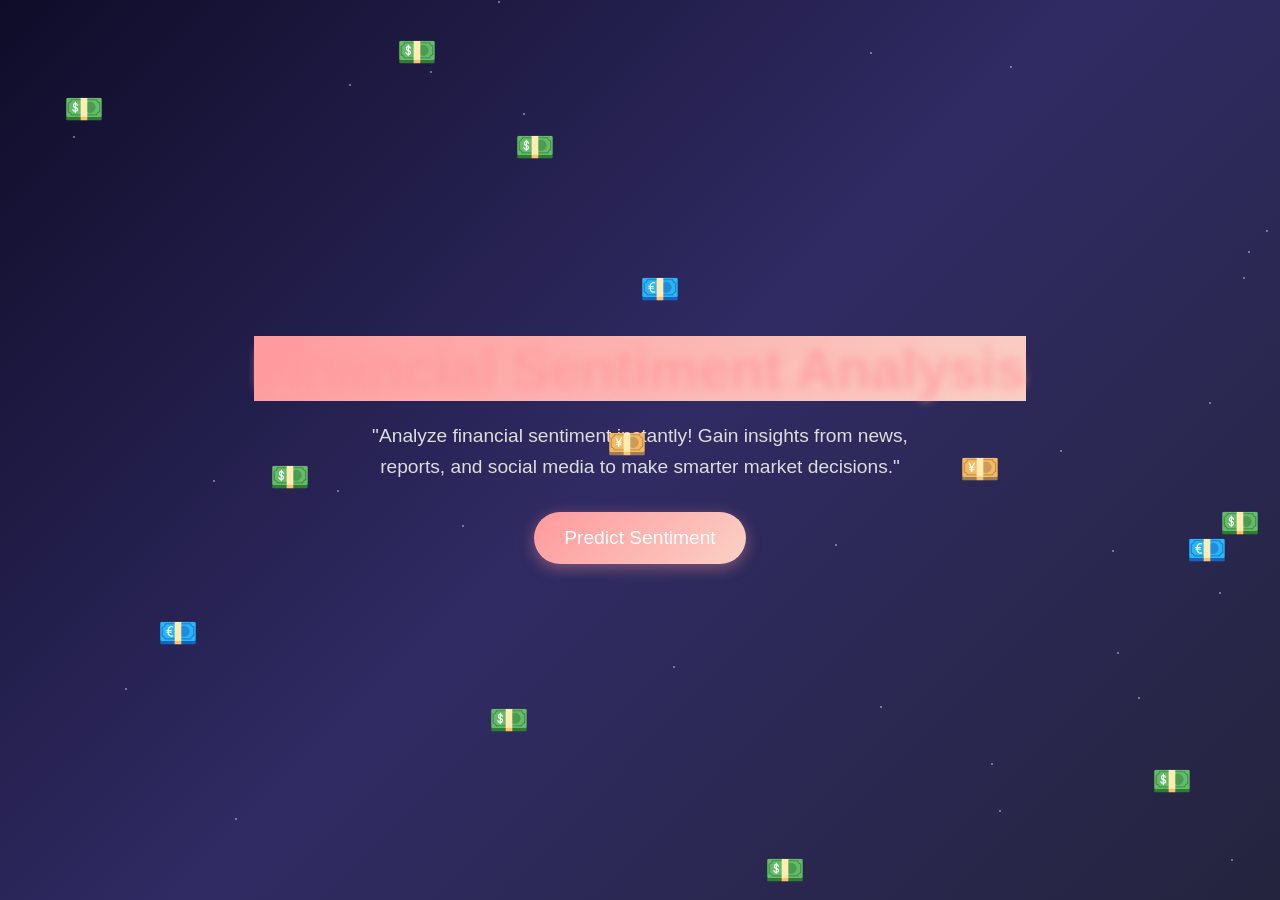
==== commit 68c8e202: "final code" ====
--- a/templates/index.html
+++ b/templates/index.html
@@ -14,23 +14,12 @@
 
     body {
       font-family: 'Arial', sans-serif;
-      background: #000;
+      background: linear-gradient(135deg, #0f0c29, #302b63, #24243e);
       color: #fff;
-      overflow: hidden;
+      overflow-x: hidden; /* Allows vertical scrolling if needed */
     }
 
-    /* Animated Background */
-    @keyframes bgGlow {
-      0% { background-color: #000; }
-      50% { background-color: #111; }
-      100% { background-color: #000; }
-    }
-
-    body {
-      animation: bgGlow 5s infinite alternate;
-    }
-
-    /* Container */
+    /* Container for the content */
     .container {
       display: flex;
       flex-direction: column;
@@ -38,30 +27,36 @@
       align-items: center;
       height: 100vh;
       position: relative;
-      overflow: hidden;
       text-align: center;
     }
 
-    /* Animated Heading */
+    /* Heading */
     h1 {
-      font-size: 3rem;
+      font-size: 3.5rem;
       margin-bottom: 20px;
-      text-shadow: 0px 0px 10px rgba(255, 255, 255, 0.8);
+      background: linear-gradient(135deg, #ff9a9e, #fad0c4);
+      
+      -webkit-text-fill-color: transparent;
+      text-shadow: 0 0 10px rgba(255, 154, 158, 0.8);
       animation: glow 2s infinite alternate;
     }
 
     @keyframes glow {
-      from { text-shadow: 0px 0px 10px rgba(255, 255, 255, 0.6); }
-      to { text-shadow: 0px 0px 20px rgba(255, 255, 255, 1); }
+      0% {
+        text-shadow: 0 0 5px rgba(255, 154, 158, 0.8);
+      }
+      100% {
+        text-shadow: 0 0 20px rgba(255, 154, 158, 1);
+      }
     }
 
     /* Paragraph */
     p {
       font-size: 1.2rem;
       max-width: 600px;
+      margin-bottom: 30px;
       line-height: 1.6;
-      color: #bbb;
-      margin-bottom: 30px;
+      color: #ddd;
     }
 
     /* Predict Sentiment Button */
@@ -69,22 +64,33 @@
       padding: 15px 30px;
       font-size: 1.2rem;
       color: #fff;
-      background: linear-gradient(135deg, #ff6f61, #ff3b2f);
+      background: linear-gradient(135deg, #ff9a9e, #fad0c4);
       border: none;
       border-radius: 50px;
       cursor: pointer;
-      box-shadow: 0 4px 15px rgba(255, 111, 97, 0.4);
+      box-shadow: 0 4px 15px rgba(255, 154, 158, 0.4);
       transition: transform 0.3s ease, box-shadow 0.3s ease;
-      animation: buttonGlow 2s infinite alternate;
-    }
-
-    @keyframes buttonGlow {
-      from { box-shadow: 0 0 10px rgba(255, 111, 97, 0.6); }
-      to { box-shadow: 0 0 20px rgba(255, 111, 97, 1); }
+      position: relative;
+      overflow: hidden;
     }
 
     .predict-btn:hover {
       transform: scale(1.1);
+      box-shadow: 0 6px 20px rgba(255, 154, 158, 0.6);
+    }
+
+    /* Loading Effect */
+    .loading {
+      display: none;
+      font-size: 1.5rem;
+      margin-top: 10px;
+      color: #ff9a9e;
+      animation: fade 1s infinite alternate;
+    }
+
+    @keyframes fade {
+      from { opacity: 0.5; }
+      to { opacity: 1; }
     }
 
     /* Flying Money Animation */
@@ -97,44 +103,82 @@
       position: absolute;
       font-size: 2rem;
       color: #ffd700;
-      user-select: none;
-      animation: fly linear infinite;
+      animation: fly 5s linear infinite;
+      
     }
 
+    /* Background Particles Animation */
+    @keyframes particles {
+      0% { transform: translateY(0) translateX(0); opacity: 1; }
+      100% { transform: translateY(-100vh) translateX(100vw); opacity: 0; }
+    }
+
+    .particles {
+      position: absolute;
+      top: 0;
+      left: 0;
+      width: 100%;
+      height: 100%;
+      z-index: -1;
+    }
+
+    .particle {
+      position: absolute;
+      width: 2px;
+      height: 2px;
+      background: rgba(255, 255, 255, 0.5);
+      border-radius: 50%;
+      animation: particles 5s linear infinite;
+    }
   </style>
 </head>
 <body>
   <div class="container">
     <h1>Financial Sentiment Analysis</h1>
-    <p>
-      Welcome to the future of financial analysis! Our AI-driven sentiment analysis helps you predict market trends by analyzing financial news, social media, and more.
-    </p>
-    <button class="predict-btn" onclick="redirectToPredict()">Predict Sentiment</button>
+    <p>"Analyze financial sentiment instantly! Gain insights from news, reports, and social media to make smarter market decisions."</p>
+    
+    <button class="predict-btn" onclick="redirectToPredict()" aria-label="Predict Sentiment">Predict Sentiment</button>
+    <p class="loading" id="loading-text">Loading...</p>
+
+    <!-- Flying Money -->
+    <div class="money" style="top: 10%; left: 5%;">💵</div>
+    <div class="money" style="top: 30%; left: 50%;">💶</div>
+    <div class="money" style="top: 50%; left: 75%;">💴</div>
+
+    <!-- Background Particles -->
+    <div class="particles"></div>
   </div>
 
   <script>
-    // Function to redirect to /predict
     function redirectToPredict() {
-      window.location.href = "/predict";
+      document.getElementById("loading-text").style.display = "block";
+      setTimeout(() => {
+        window.location.href = "/predict";
+      }, 1500);
     }
 
     // Generate floating money dynamically
-    function createFlyingMoney() {
-      const container = document.querySelector('.container');
-      for (let i = 0; i < 20; i++) {
-        const money = document.createElement('div');
-        money.classList.add('money');
-        money.innerHTML = ['💵', '💷', '💴', '💶'][Math.floor(Math.random() * 4)];
-        money.style.top = `${Math.random() * 100}vh`;
-        money.style.left = `${Math.random() * 100}vw`;
-        money.style.animationDuration = `${Math.random() * 3 + 3}s`;
-        money.style.animationDelay = `${Math.random() * 2}s`;
-        money.style.fontSize = `${Math.random() * 2 + 1.5}rem`;
-        container.appendChild(money);
-      }
+    const container = document.querySelector('.container');
+    for (let i = 0; i < 10; i++) {
+      const money = document.createElement('div');
+      money.classList.add('money');
+      money.innerHTML = ['💵', '💶', '💴'][Math.floor(Math.random() * 3)];
+      money.style.top = `${Math.random() * 100}%`;
+      money.style.left = `${Math.random() * 100}%`;
+      money.style.animationDuration = `${Math.random() * 3 + 2}s`;
+      container.appendChild(money);
     }
 
-    createFlyingMoney();
+    // Generate background particles dynamically
+    const particlesContainer = document.querySelector('.particles');
+    for (let i = 0; i < 30; i++) {
+      const particle = document.createElement('div');
+      particle.classList.add('particle');
+      particle.style.top = `${Math.random() * 100}%`;
+      particle.style.left = `${Math.random() * 100}%`;
+      particle.style.animationDuration = `${Math.random() * 5 + 2}s`;
+      particlesContainer.appendChild(particle);
+    }
   </script>
 </body>
 </html>
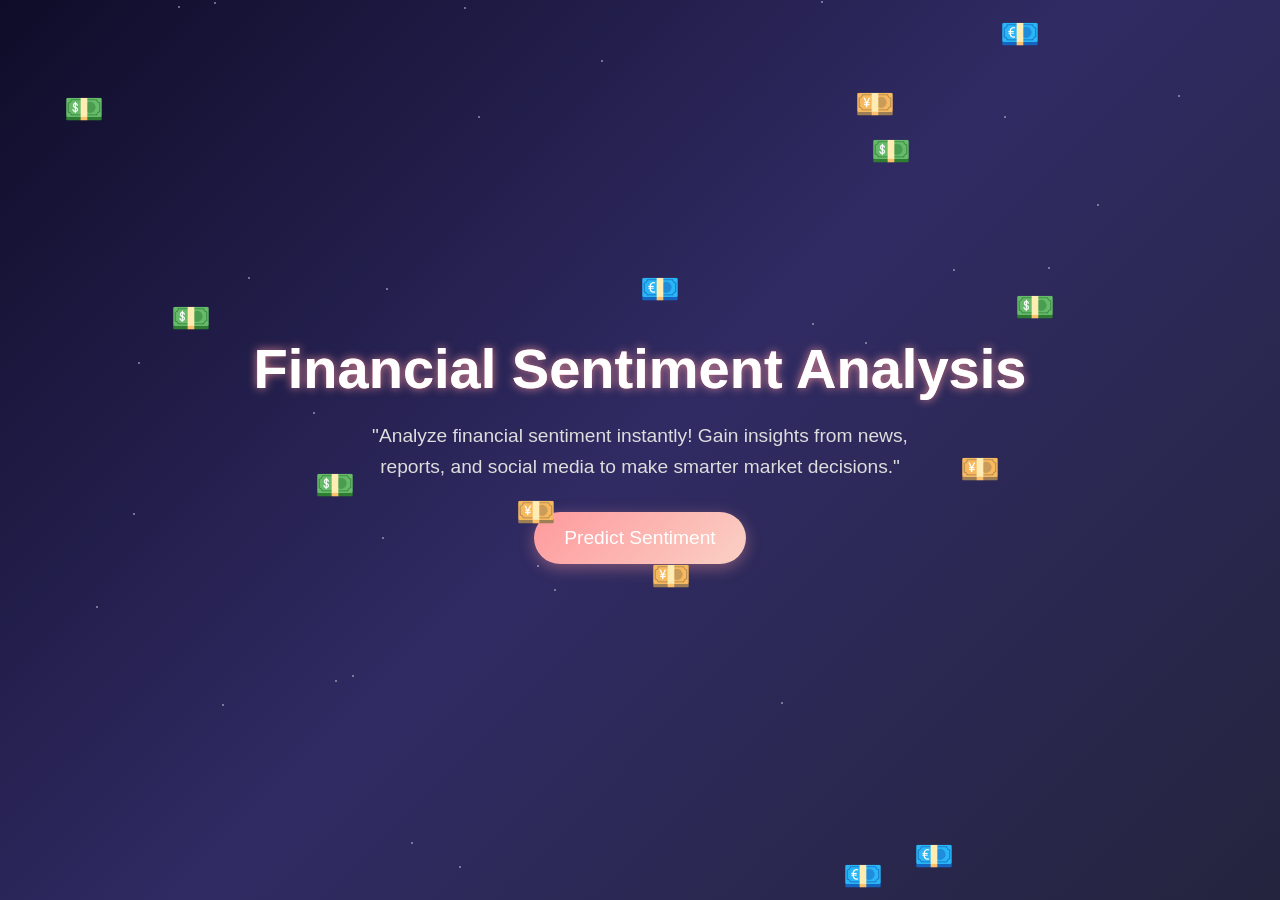
==== commit b956f433: "." ====
--- a/templates/index.html
+++ b/templates/index.html
@@ -16,7 +16,7 @@
       font-family: 'Arial', sans-serif;
       background: linear-gradient(135deg, #0f0c29, #302b63, #24243e);
       color: #fff;
-      overflow-x: hidden; /* Allows vertical scrolling if needed */
+      overflow-x: hidden;
     }
 
     /* Container for the content */
@@ -35,8 +35,9 @@
       font-size: 3.5rem;
       margin-bottom: 20px;
       background: linear-gradient(135deg, #ff9a9e, #fad0c4);
-      
-      -webkit-text-fill-color: transparent;
+      -webkit-background-clip: text;
+      background-clip: text;
+      color: white; /* Fallback color */
       text-shadow: 0 0 10px rgba(255, 154, 158, 0.8);
       animation: glow 2s infinite alternate;
     }
@@ -104,7 +105,6 @@
       font-size: 2rem;
       color: #ffd700;
       animation: fly 5s linear infinite;
-      
     }
 
     /* Background Particles Animation */
